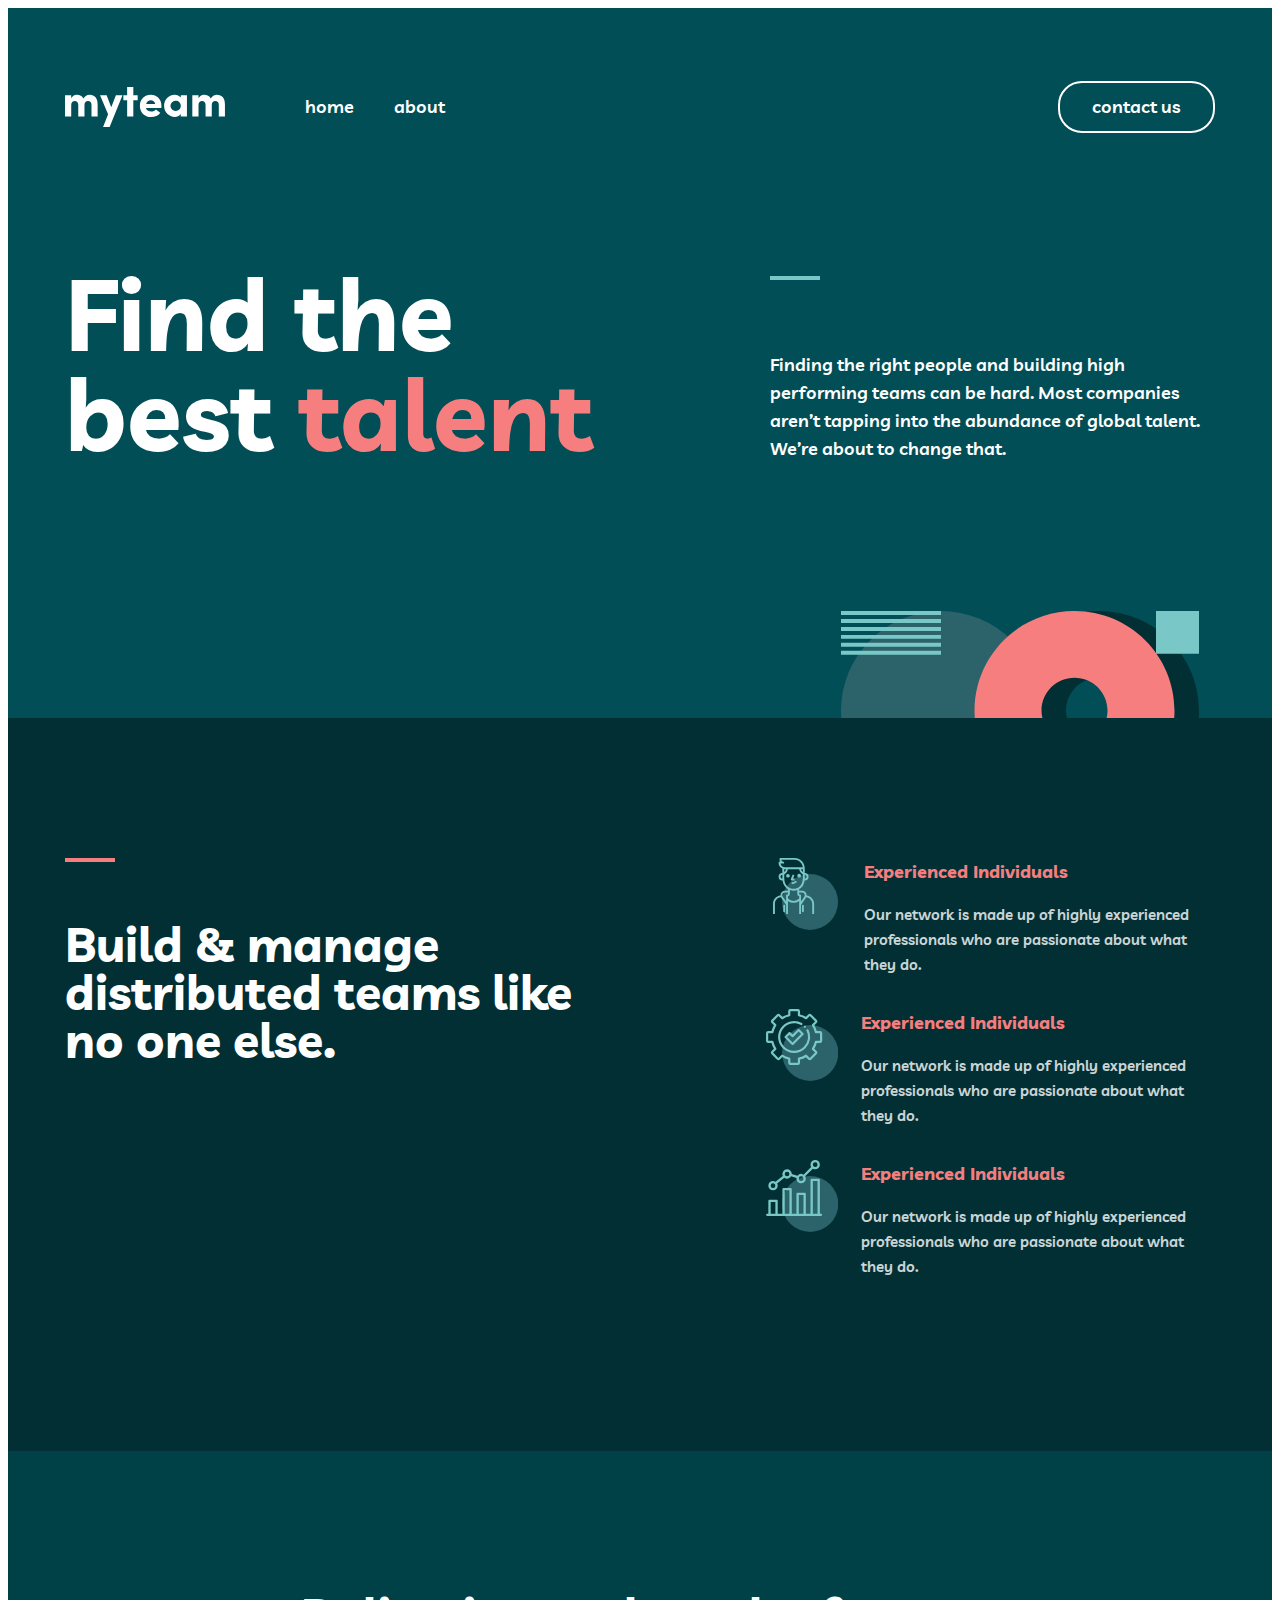
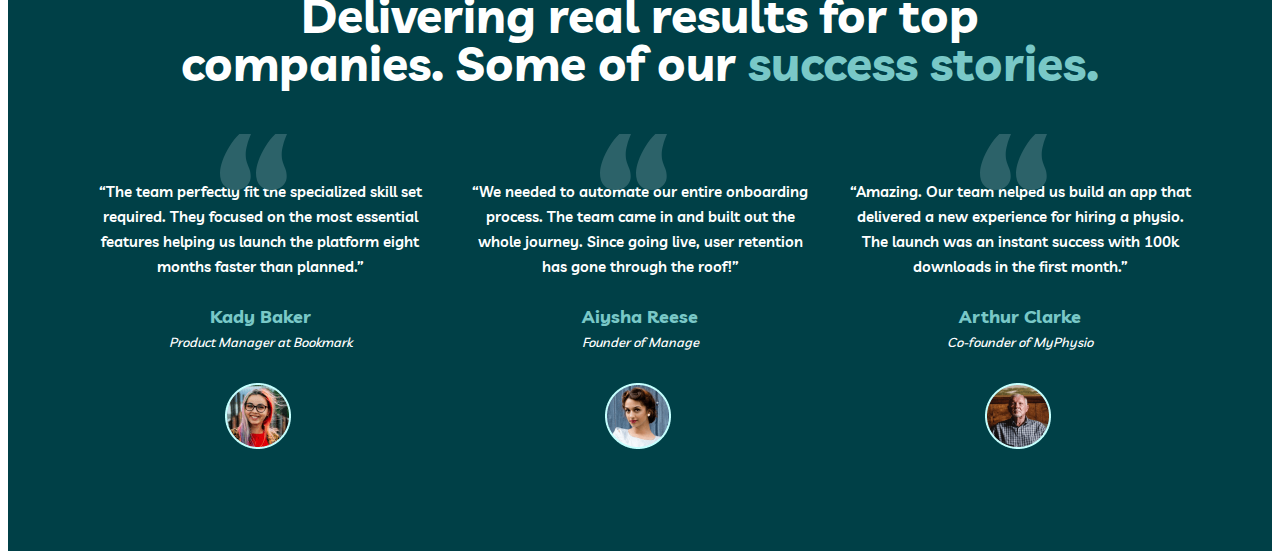
==== index.html @ 30252a96 "Create delivering section" ====
<!DOCTYPE html>
<html lang="en">
<head>
  <meta charset="UTF-8">
  <meta name="viewport" content="width=device-width, initial-scale=1.0">
  <title>My team</title>

  <!-- Normalize CSS -->
  <link rel="stylesheet" href="./styles/normalize.css">

  <!-- Main CSS -->
  <link rel="stylesheet" href="./styles/main.css">

  <!-- <link rel="stylesheet" href="./styles/min.css"> -->

</head>
<body>
  
  <!-- header part starts -->

  <header class="site-header">
    <div class="container">
      <div class="header-wrapper">
        <a class="site-logo" href="./index.html">
          <img class="logo-img"
          width="160"
          height="40"
          src="./images/myteam-logo-min.svg" alt="">
        </a>
        <nav class="navbar">
          <ul class="navbar-list">
            <li class="navbar-item">
              <a class="navbar-link" href="#">
                home
              </a>
            </li>
            <li class="navbar-item">
              <a class="navbar-link" href="#">
                about
              </a>
            </li>
          </ul>
        </nav>
        <a class="contact-us" href="#">
          contact us
        </a>
      </div>
    </div>
  </header>

  <!-- header part ends -->

  <!-- site main starts -->

  <main class="site-main">

    <!-- hero section starts -->

    <section class="hero">
      <div class="container">
        <div class="hero-wrapper">
          <div class="hero-title-wrapper">
            <h1 class="hero-title">
              Find the best <span class="hero-red-title">talent</span>
            </h1>
          </div>
          <div class="hero-desc-wrapper">
            <p class="hero-desc">
              Finding the right people and building high performing teams can be hard. Most companies aren’t tapping
              into the abundance of global talent. We’re about to change that.
            </p>
          </div>
        </div>
      </div>
    </section>

    <!-- hero section ends -->

    <!-- team section starts -->

    <section class="team">
      <div class="container">
        <div class="team-wrapper">
          <div class="team-subtitle-wrapper">
            <h2 class="team-subtitle">
              Build & manage distributed teams like no one else.
            </h2>
          </div>
          <ul class="team-list">
            <div class="team-item-wrapper">
              <li class="team-item">
                <h3 class="team-title">
                  Experienced Individuals
                </h3>
                <p class="team-desc">
                  Our network is made up of highly experienced professionals who are passionate about what they do.
                </p>
              </li>
            </div>
            <div class="team-item-wrapper">
              <li class="team-item">
                <h3 class="team-title">
                  Experienced Individuals
                </h3>
                <p class="team-desc">
                  Our network is made up of highly experienced professionals who are passionate about what they do.
                </p>
              </li>
            </div>
            <div class="team-item-wrapper">
              <li class="team-item">
                <h3 class="team-title">
                  Experienced Individuals
                </h3>
                <p class="team-desc">
                  Our network is made up of highly experienced professionals who are passionate about what they do.
                </p>
              </li>
            </div>
          </ul>
        </div>
      </div>
    </section>

    <!-- team section ends -->

    <!-- delivering section starts -->

    <section class="delivering">
      <div class="container">
        <div class="delivering-title-wrapper">
          <h2 class="delivering-title">
            Delivering real results for top companies. Some of our <span class="delivering-title-blue">success
            stories.</span>
          </h2>
        </div>
        <ul class="delivering-list">
          <li class="delivering-item">
            <p class="delivering-desc">
              “The team perfectly fit the specialized skill set required. They focused on the most essential 
              features helping us launch the platform eight months faster than planned.”
            </p>
            <strong class="employer-name">
              Kady Baker
            </strong>
            <p class="employer-status">
              Product Manager at Bookmark
            </p>
          </li>
          <li class="delivering-item">
            <p class="delivering-desc">
              “We needed to automate our entire onboarding process. The team came in and built out the whole 
              journey. Since going live, user retention has gone through the roof!”
            </p>
            <strong class="employer-name">
              Aiysha Reese
            </strong>
            <p class="employer-status">
              Founder of Manage
            </p>
          </li>
          <li class="delivering-item">
            <p class="delivering-desc">
              “Amazing. Our team helped us build an app that delivered a new experience for hiring a physio. The 
              launch was an instant success with 100k downloads in the first month.”
            </p>
            <strong class="employer-name">
              Arthur Clarke
            </strong>
            <p class="employer-status">
              Co-founder of MyPhysio
            </p>
          </li>
        </ul>
      </div>
    </section>

    <!-- delivering section ends -->

  </main>

  <!-- site main ends -->

  <!-- footer part starts -->

  <footer class="site-footer">
    <div class="container">
      <div class="footer-wrapper">

      </div>
    </div>
  </footer>

  <!-- footer part ends -->

  <script src="./main.js">

  </script>

</body>
</html>
---- styles/main.css ----
@font-face {
  font-family: "Livvic";
  font-style: normal;
  font-weight: 500;
  font-display: swap;
  src: url('../fonts/livvic-v14-latin-500.woff2') format('woff2'),
       url('../fonts/livvic-v14-latin-500.woff') format('woff'),
}

@font-face {
  font-family: "Livvic";
  font-style: normal;
  font-weight: 600;
  font-display: swap;
  src: url('../fonts/livvic-v14-latin-600.woff2') format('woff2'),
       url('../fonts/livvic-v14-latin-600.woff') format('woff'),
}

@font-face {
  font-family: "Livvic";
  font-style: normal;
  font-weight: 700;
  font-display: swap; 
  src: url('../fonts/livvic-v14-latin-700.woff2') format('woff2'), 
       url('../fonts/livvic-v14-latin-700.woff') format('woff'), 
}

*,
::before
::after {
  box-sizing: border-box;
}

body {
  font-family: "Livvic", "Arial", sans-serif;
  font-weight: 700;
}

img {
  display: block;
  height: auto;
}

.container {
  width: 1150px;
  margin-inline: auto;
  padding-inline: 20px;
}

.visually-hidden {
  position: absolute;
  width: 1px;
  height: 1px;
  margin: -1px;
  padding: 0;
  overflow: hidden;
  border: 0;
  clip: rect(0 0 0 0)
}

/* header part starts */

.site-header {
  padding-top: 73px;
  padding-bottom: 70px;
  background-color: #014e56;
}

.header-wrapper {
  display: flex;
  align-items: center;
}

.site-logo {
  margin-right: 80px;
}

.navbar-list {
  display: flex;
  align-items: center;
  column-gap: 40px;
  margin-block: 0;
  padding-left: 0;
  list-style-type: none;
}

.navbar-link {
  text-decoration-line: none;
  font-family: Livvic;
  font-size: 18px;
  font-weight: 600;
  line-height: 28px; 
  color: #fff;
}

.contact-us {
  padding: 10px 32px;
  text-decoration-line: none;
  margin-left: auto;
  font-size: 18px;
  font-weight: 600;
  line-height: 28px; 
  color: #fff;
  border: 2px solid #fff;
  border-radius: 24px;
}

/* header part ends */

/* hero section starts */

.hero {
  padding-top: 60px;
  padding-bottom: 255px;
  background-color: #014e56;
  background-image: url("../images/hero-left-img-min.svg"), url("../images/hero-bottom-img-min.svg");
  background-repeat: no-repeat;
  background-position: calc(50% - 770px) calc(50% - 100px), calc(50% + 380px) calc(50% + 250px);
}

.hero-wrapper {
  display: flex;
  justify-content: space-between;
  align-items: flex-end;
}

.hero-title-wrapper {
  width: 600px;
}

.hero-title {
  margin-block: 0;
  font-size: 100px;
  line-height: 100px;
  color: #fff;
}

.hero-red-title {
  color: #f67e7e;
}

.hero-desc-wrapper {
  width: 445px;
}

.hero-desc {
  position: relative;
  margin-block: 0;
  font-size: 18px;
  font-weight: 600;
  line-height: 28px; 
  color: #fff;
}

.hero-desc::before {
  position: absolute;
  top: -75px;
  display: inline-block;
  content: "";
  width: 50px;
  border-top: 4px solid #79c8c7;
}

/* hero section ends */

/* team section starts */

.team {
  padding-block: 140px;
  background-color: #012f34;
  background-image: url("../images/teams-bg-min.svg");
  background-repeat: no-repeat;
  background-position: calc(50% + 760px) calc(50% + 250px);
}

.team-wrapper {
  display: flex;
  justify-content: space-between;
}

.team-subtitle-wrapper::before {
  display: inline-block;
  margin-bottom: 54px;
  content: "";
  width: 50px;
  border-top: 4px solid #f67e7e;
}

.team-subtitle {
  margin-block: 0;
  margin-right: 150px;
  font-size: 48px;
  line-height: 48px; 
  color: #fff;
}

.team-list {
  margin-block: 0;
  padding-left: 0;
  list-style-type: none;
}

.team-item {
  padding-left: 23px;
}

.team-item-wrapper {
  display: flex;
}

.team-item-wrapper::before {
  display: inline-flex;
  padding-left: 40px;
  content: "";
  width: 72px;
  height: 72px;
  background-image: url("../images/individiuals-min.svg");
}

.team-item-wrapper:nth-child(2)::before {
  padding-left: 36px;
  background-image: url("../images/implement-min.svg");
}

.team-item-wrapper:nth-child(3)::before {
  padding-left: 36px;
  background-image: url("../images/productivity-min.svg");
}

.team-title {
  margin-top: 0;
  margin-bottom: 16px;
  font-size: 18px;
  line-height: 28px; 
  color: #f67e7e;
}

.team-desc {
  margin-top: 0;
  margin-bottom: 32px;
  font-size: 15px;
  font-weight: 600;
  line-height: 25px; 
  color: #fff;
  opacity: 0.8;
}

/* team section ends */

/* delivering section starts */

.delivering {
  padding-block: 140px;
  padding-bottom: 200px;
  background-color: #004047;
}

.delivering-title-wrapper {
  width: 932px;
  margin-inline: auto;
}

.delivering-title {
  margin-top: 0;
  margin-bottom: 92px;
  text-align: center;
  font-size: 48px;
  line-height: 48px; 
  color: #fff;
}

.delivering-title-blue {
  color: #79c8c7;
}

.delivering-list {
  display: flex;
  justify-content: center;
  align-items: center;
  column-gap: 30px;
  margin-block: 0;
  padding-left: 0;
  list-style-type: none;
}

.delivering-item {
  position: relative;
  width: 350px;
}

.delivering-item::before {
  position: absolute;
  left: 135px;
  top: -45px;
  display: inline-block;
  content: "";
  width: 67px;
  height: 56px;
  background-image: url("../images/hooks-min.svg");
}

.delivering-item::after {
  position: absolute;
  left: 140px;
  margin-top: 32px;
  display: inline-block;
  content: "";
  width: 70px;
  height: 70px;
  background-image: url("../images/baker.png");
  background-repeat: no-repeat;
}

.delivering-item:nth-child(2)::after {
  background-image: url("../images/reese.png");
}

.delivering-item:nth-child(3)::after {
  background-image: url("../images/clarke.png");
}

.delivering-desc {
  margin-block: 0;
  margin-bottom: 24px;
  text-align: center;
  font-size: 15px;
  font-weight: 600;
  line-height: 25px; 
  color: #fff;
}

.employer-name {
  display: block;
  margin-bottom: 2px;
  text-align: center;
  font-size: 18px;
  line-height: 28px; 
  color: #79c8c7;
}

.employer-status {
  margin-block: 0;
  text-align: center;
  font-size: 13px;
  font-style: italic;
  font-weight: 500;
  line-height: 18px; 
  color: #fff;
}

/* delivering section sends */
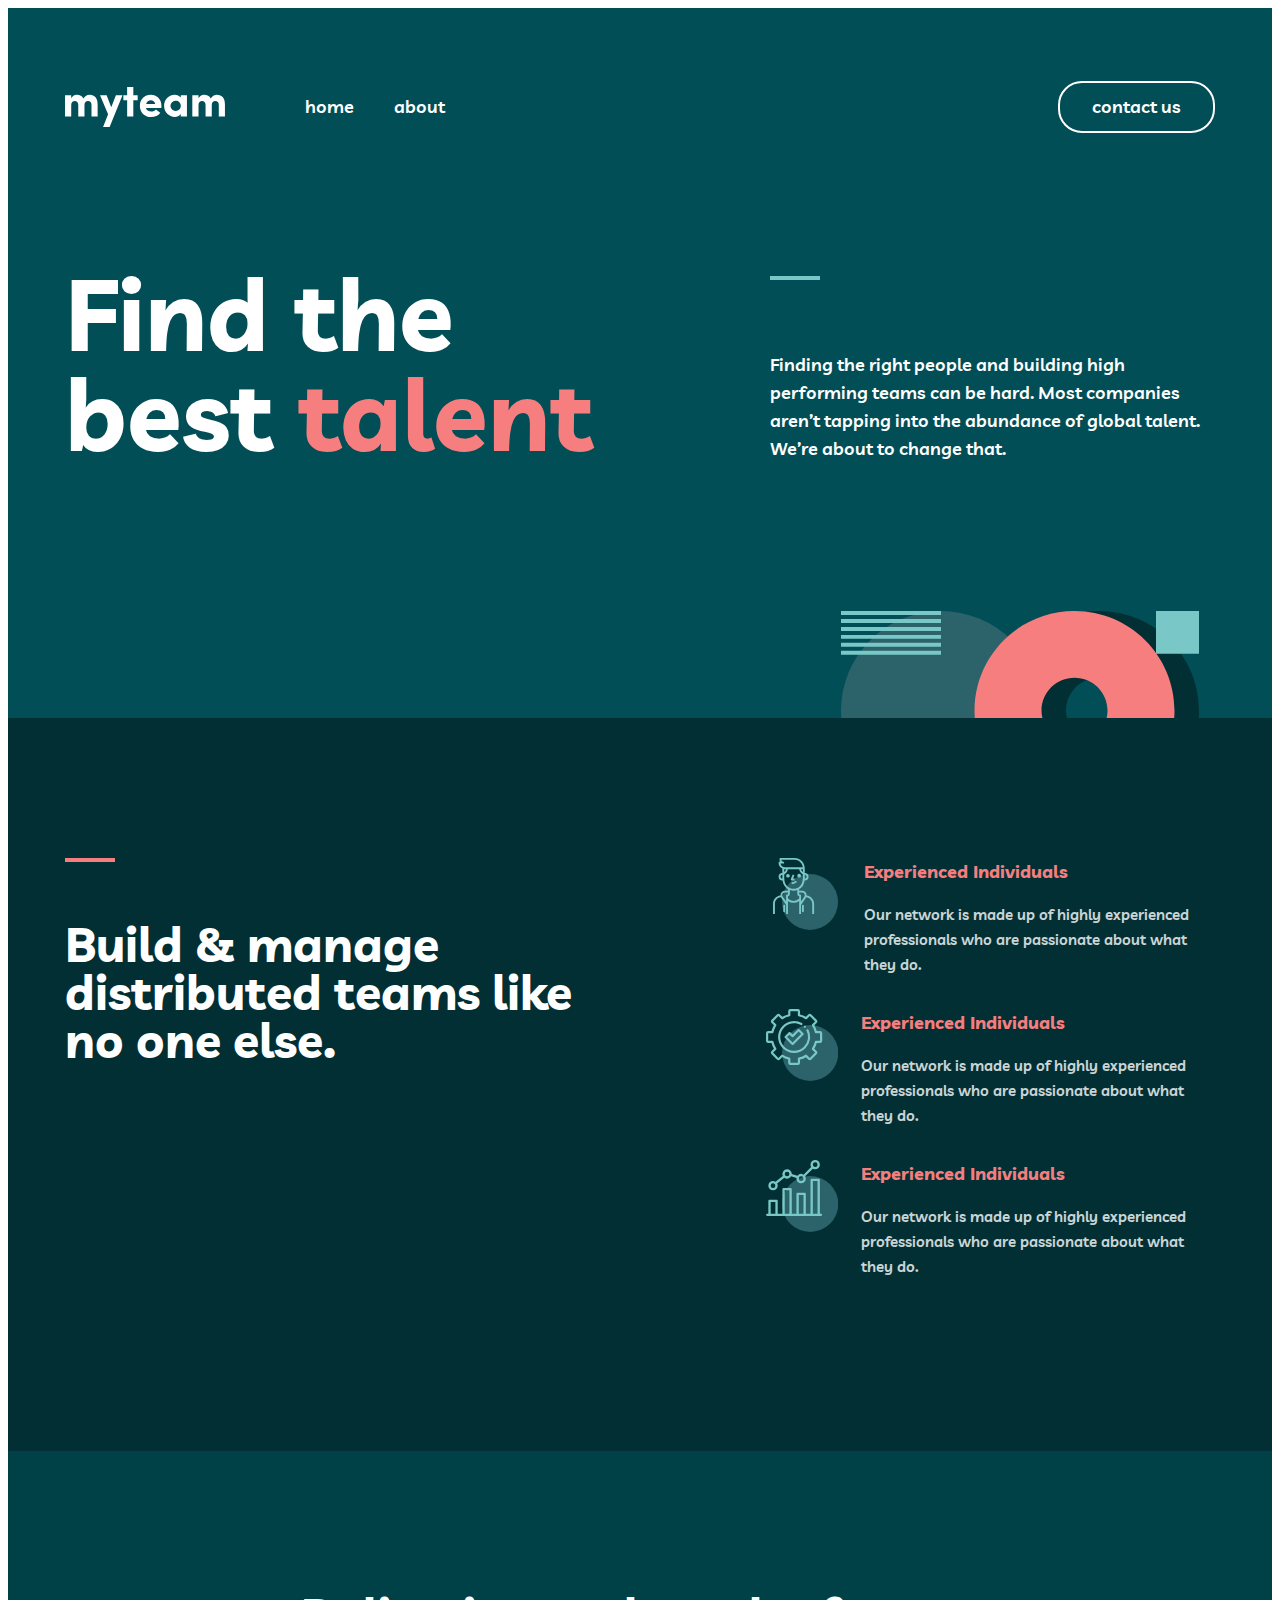
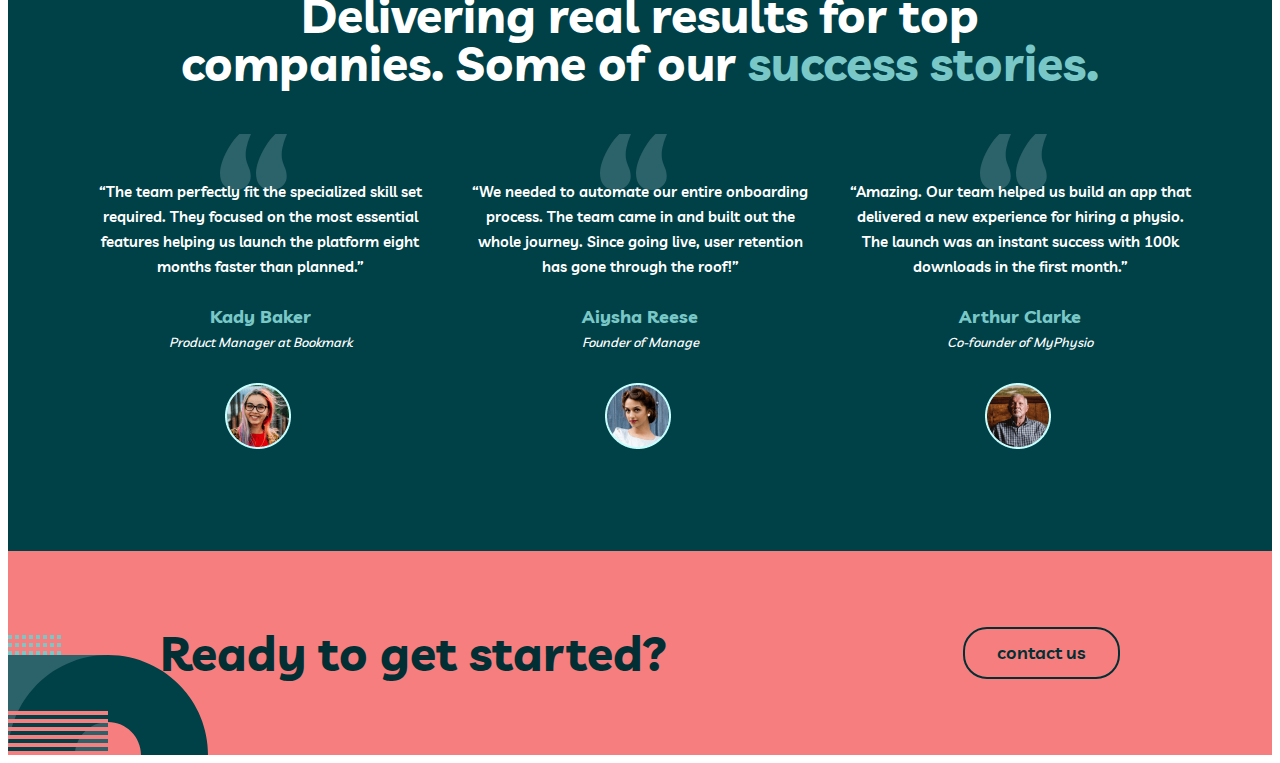
==== commit f0ed019e: "Create and style article part" ====
--- a/index.html
+++ b/index.html
@@ -177,6 +177,23 @@
 
     <!-- delivering section ends -->
 
+    <!-- article part starts -->
+
+    <article class="site-article">
+      <div class="container">
+        <div class="article-wrapper">
+          <h2 class="article-title">
+            Ready to get started?
+          </h2>
+          <a class="article-link" href="#">
+            contact us
+          </a>
+        </div>
+      </div>
+    </article>
+
+    <!-- article part ends -->
+
   </main>
 
   <!-- site main ends -->
--- a/styles/main.css
+++ b/styles/main.css
@@ -285,6 +285,7 @@
 
 .delivering-item {
   position: relative;
+  z-index: 1;
   width: 350px;
 }
 
@@ -292,6 +293,7 @@
   position: absolute;
   left: 135px;
   top: -45px;
+  z-index: -1;
   display: inline-block;
   content: "";
   width: 67px;
@@ -348,4 +350,45 @@
   color: #fff;
 }
 
-/* delivering section sends */+/* delivering section sends */
+
+/* article part starts */
+
+.site-article {
+  position: relative;
+  background-color: #f67e7e;
+  background-image: url("../images/article-img-min.svg");
+  background-repeat: no-repeat;
+  background-position: left calc(50% + 80px);
+}
+
+.article-wrapper {
+  display: flex;
+  justify-content: space-between;
+  align-items: center;
+  padding-block: 76px;
+  padding-inline: 95px;
+}
+
+.article-title {
+  margin-top: 0;
+  margin-bottom: 0;
+  font-size: 48px;
+  font-style: normal;
+  font-weight: 700;
+  line-height: 48px; 
+  color: #012f34;
+}
+
+.article-link {
+  padding: 10px 32px;
+  text-decoration-line: none;
+  font-size: 18px;
+  font-weight: 600;
+  line-height: 28px; 
+  color: #012f34;
+  border-radius: 24px;
+  border: 2px solid #012f34;
+  }
+
+/* article part ends */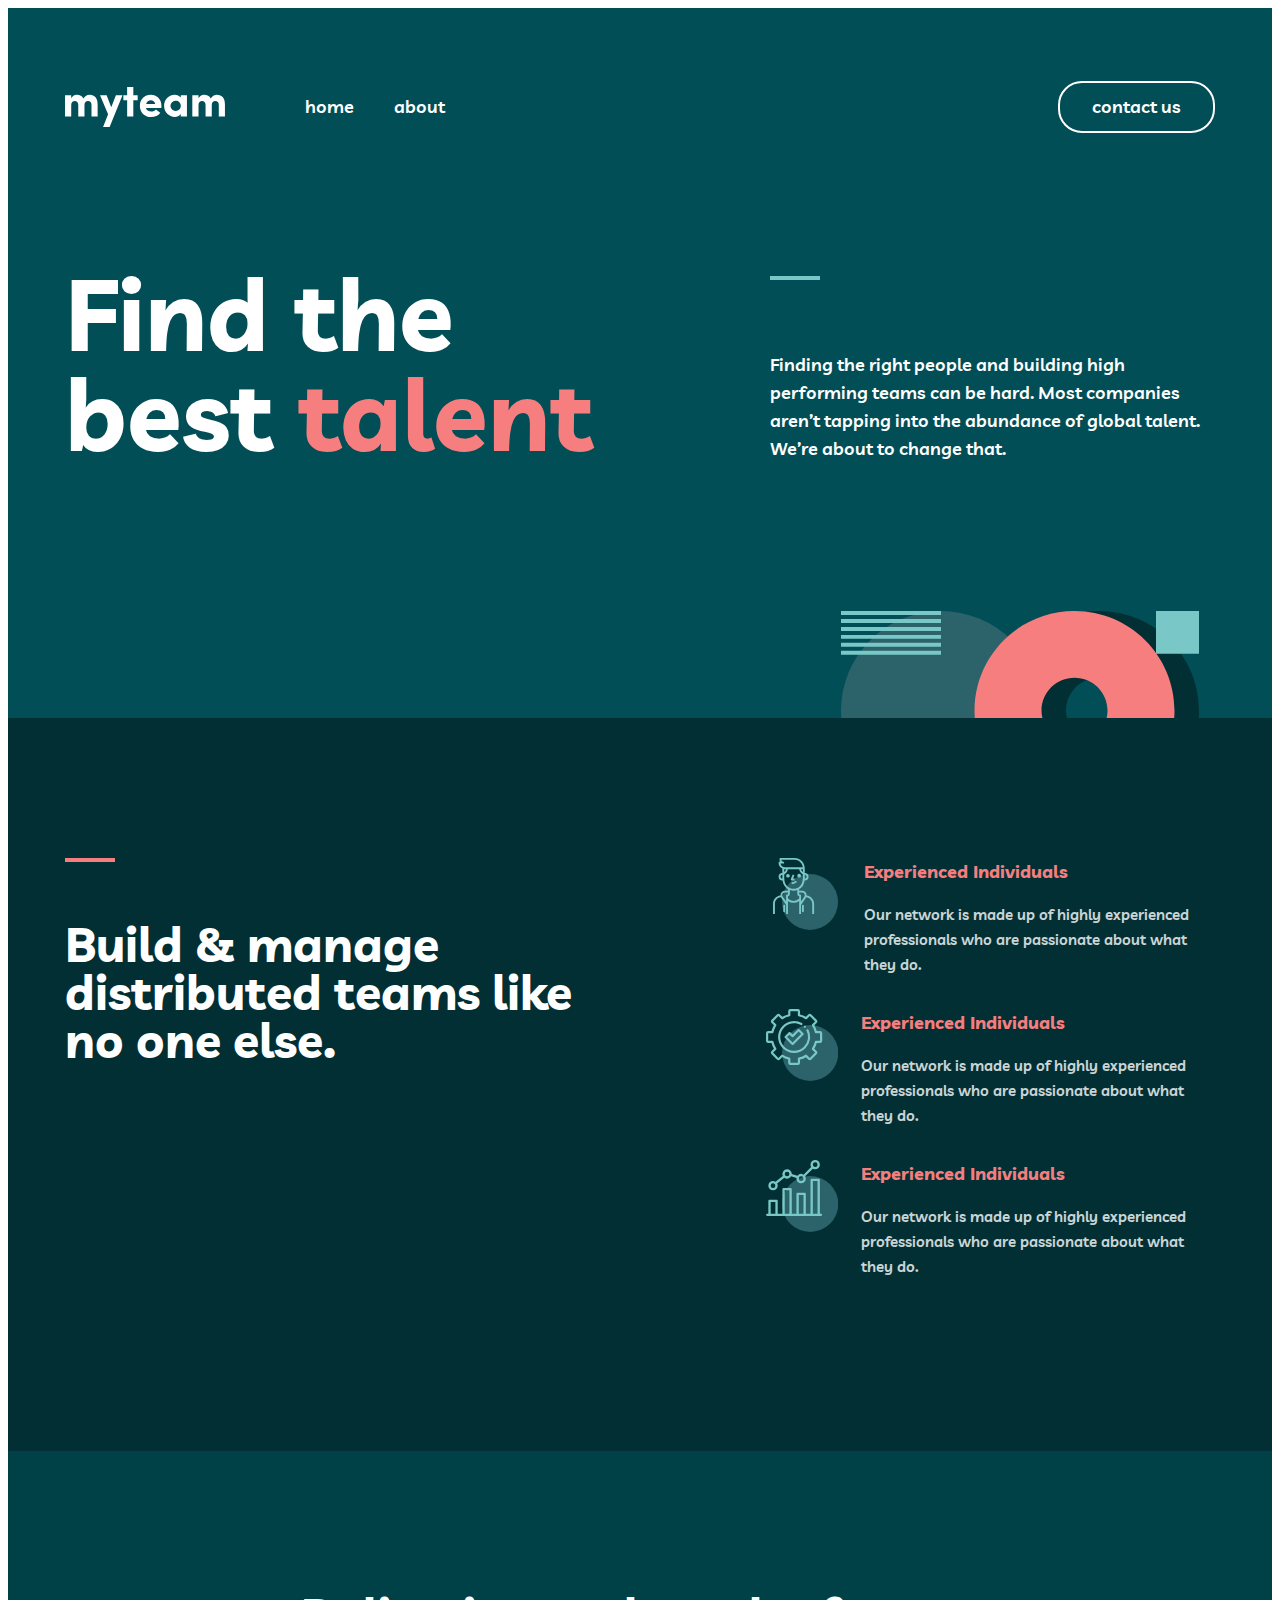
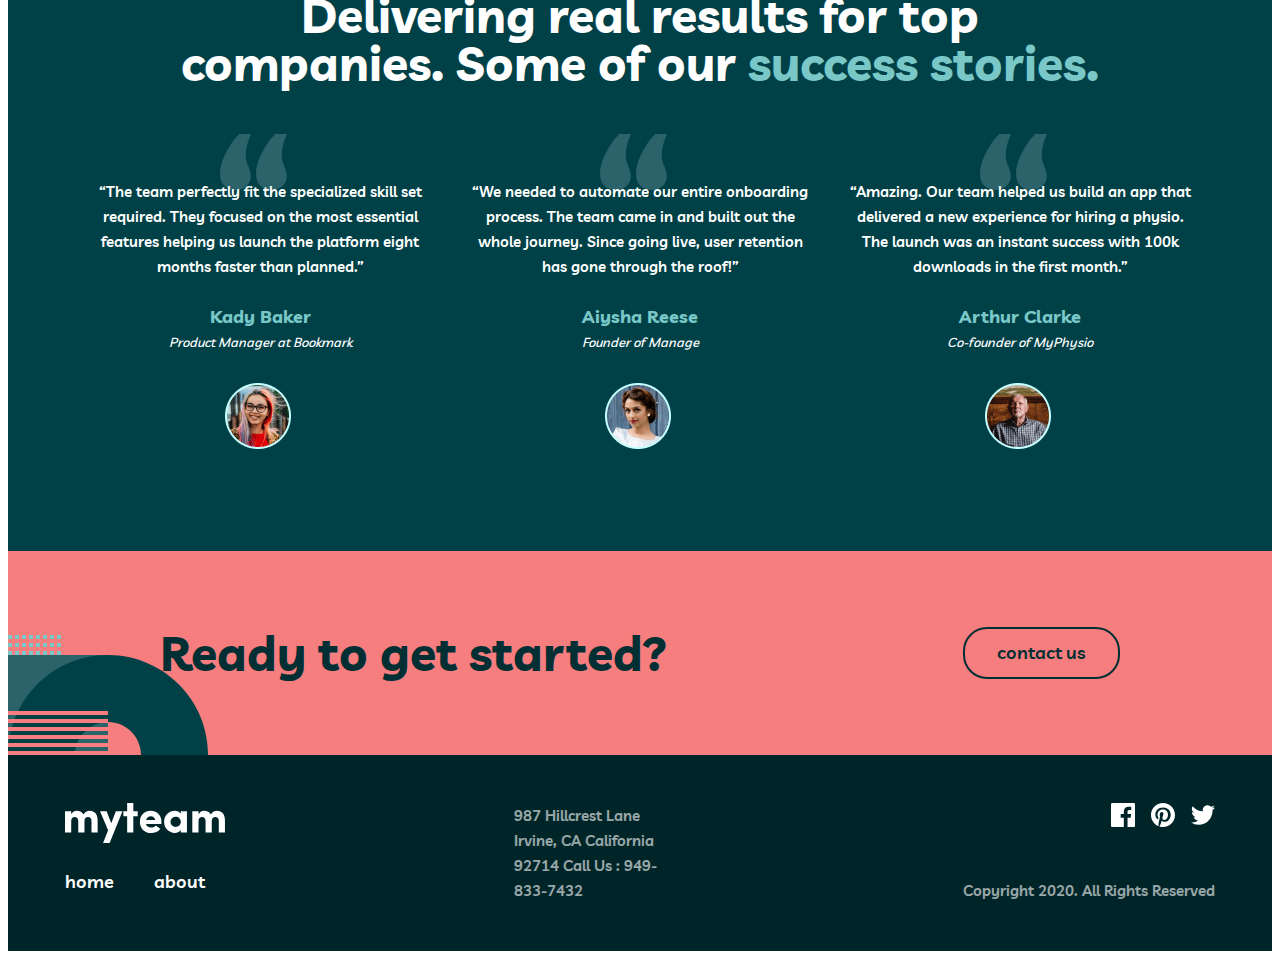
==== commit 30d8c6df: "Create and style footer part" ====
--- a/index.html
+++ b/index.html
@@ -203,7 +203,50 @@
   <footer class="site-footer">
     <div class="container">
       <div class="footer-wrapper">
-
+        <div class="footer-logo-wrapper">
+          <a class="footer-site-logo" href="./index.html">
+            <img class="footer-site-logo-img" src="./images/myteam-logo-min.svg" alt="site logo">
+          </a>
+          <ul class="footer-list">
+            <li class="footer-item">
+              <a class="footer-link" href="#">
+                home  
+              </a>
+            </li>
+            <li class="footer-item">
+              <a class="footer-link" href="#">
+                about 
+              </a>
+            </li>
+          </ul>
+        </div>
+        <div class="footer-address-wrapper">
+          <address class="footer-address">
+            987  Hillcrest Lane Irvine, CA California 92714 Call Us : 949-833-7432
+          </address>
+        </div>
+        <div class="footer-social-wrapper">
+          <ul class="footer-social-list">
+            <li class="footer-social-item">
+              <a class="footer-social-link" href="https://www.facebook.com" target="_blank">
+                <img src="./images/facebook-min.svg" alt="link and icon to the facebook">
+              </a>
+            </li>
+            <li class="footer-social-item">
+              <a class="footer-social-link" href="https://www.pinterest.com" target="_blank">
+                <img src="./images/pinterest-min.svg" alt="link and icon to the pinterest">
+              </a>
+            </li>
+            <li class="footer-social-item">
+              <a class="footer-social-link" href="https://www.twitter.com" target="_blank">
+                <img src="./images/twitter-min.svg" alt="link and icon to the twitter">
+              </a>
+            </li>
+          </ul> 
+          <span class="site-copyright">
+            Copyright 2020. All Rights Reserved
+          </span>
+        </div>
       </div>
     </div>
   </footer>
--- a/styles/main.css
+++ b/styles/main.css
@@ -391,4 +391,72 @@
   border: 2px solid #012f34;
   }
 
-/* article part ends */+/* article part ends */
+
+/* footer part starts */
+
+.site-footer {
+  padding-block: 48px;
+  background-color: #002529;
+}
+
+.footer-wrapper {
+  display: flex;
+  justify-content: space-between;
+  /* align-items: center; */
+}
+
+.footer-list {
+  display: flex;
+  justify-content: flex-start;
+  align-items: center;
+  column-gap: 40px;
+  margin-block: 0;
+  margin-top: 25px;
+  padding-left: 0;
+  list-style-type: none;
+}
+
+.footer-link {
+  text-decoration-line: none;
+  font-size: 18px;
+  font-weight: 600;
+  line-height: 28px; 
+  color: #fff;
+}
+
+.footer-address-wrapper {
+  width: 160px;
+}
+
+.footer-address {
+  font-size: 15px;
+  font-style: normal;
+  font-weight: 600;
+  line-height: 25px; 
+  color: #fff;
+  opacity: 0.6;
+}
+
+.footer-social-list {
+  width: 104px;
+  display: flex;
+  justify-content: space-between;
+  align-items: center;
+  margin-block: 0;
+  margin-left: auto;
+  margin-bottom: 51px;
+  padding-left: 0;
+  list-style-type: none;
+}
+
+.site-copyright {
+  font-size: 15px;
+  font-style: normal;
+  font-weight: 600;
+  line-height: 25px; 
+  color: #fff;
+  opacity: 0.6;
+}
+
+/* footer part ends */